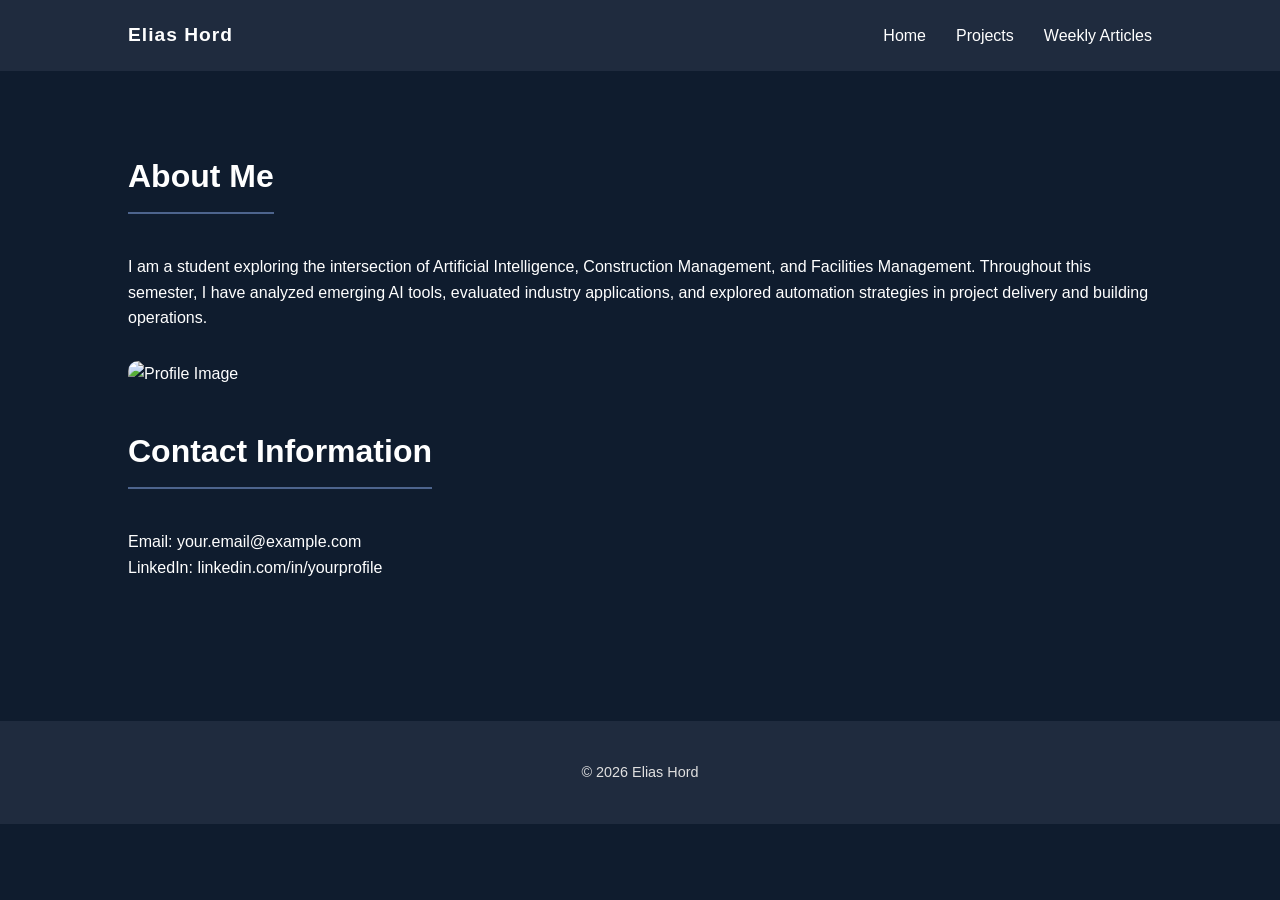
==== about.html @ 2bb2a14c "Create about.html" ====
<!DOCTYPE html>
<html lang="en">
<head>
<meta charset="UTF-8">
<meta name="viewport" content="width=device-width, initial-scale=1.0">
<title>About Me | Elias Hord</title>
<link rel="stylesheet" href="style.css">
</head>

<body>

<nav>
    <h1>Elias Hord</h1>
    <ul>
        <li><a href="index.html">Home</a></li>
        <li><a href="projects.html">Projects</a></li>
        <li><a href="articles.html">Weekly Articles</a></li>
    </ul>
</nav>

<section>
    <h3>About Me</h3>

    <p style="margin-bottom:30px;">
        I am a student exploring the intersection of Artificial Intelligence, 
        Construction Management, and Facilities Management. Throughout this semester,
        I have analyzed emerging AI tools, evaluated industry applications, and explored
        automation strategies in project delivery and building operations.
    </p>

    <!-- Image Placeholder -->
    <div style="margin-bottom:40px;">
        <img src="your-image.jpg" alt="Profile Image" 
             style="max-width:300px; border-radius:10px;">
    </div>

    <h3>Contact Information</h3>
    <p>Email: your.email@example.com</p>
    <p>LinkedIn: linkedin.com/in/yourprofile</p>
</section>

<footer>
    © 2026 Elias Hord
</footer>

</body>
</html>
---- style.css ----
/* ===============================
   COLOR PALETTE
================================= */
:root {
    --primary-100: #1F3A5F;
    --primary-200: #4D648D;
    --primary-300: #ACC2EF;

    --accent-100: #3D5A80;
    --accent-200: #CEE8FF;

    --text-100: #FFFFFF;
    --text-200: #E0E0E0;

    --bg-100: #0F1C2E;
    --bg-200: #1F2B3E;
    --bg-300: #374357;
}

/* ===============================
   GLOBAL STYLES
================================= */
* {
    margin: 0;
    padding: 0;
    box-sizing: border-box;
}

body {
    font-family: 'Segoe UI', Arial, sans-serif;
    background-color: var(--bg-100);
    color: var(--text-100);
    line-height: 1.6;
}

/* ===============================
   NAVIGATION
================================= */
nav {
    display: flex;
    justify-content: space-between;
    align-items: center;
    padding: 20px 10%;
    background-color: var(--bg-200);
    position: sticky;
    top: 0;
    z-index: 1000;
}

nav h1 {
    font-size: 1.2rem;
    letter-spacing: 1px;
}

nav ul {
    list-style: none;
    display: flex;
    gap: 30px;
}

nav a {
    text-decoration: none;
    color: var(--text-100);
    font-weight: 500;
    transition: 0.3s ease;
}

nav a:hover {
    color: var(--primary-300);
}

/* ===============================
   HERO SECTION
================================= */
.hero {
    padding: 100px 10%;
    background: linear-gradient(
        135deg,
        var(--primary-100),
        var(--bg-100)
    );
}

.hero h2 {
    font-size: 3rem;
    margin-bottom: 20px;
}

.hero p {
    max-width: 650px;
    color: var(--text-200);
}

/* ===============================
   SECTIONS
================================= */
section {
    padding: 80px 10%;
}

section h3 {
    font-size: 2rem;
    margin-bottom: 40px;
    border-bottom: 2px solid var(--primary-200);
    display: inline-block;
    padding-bottom: 10px;
}

/* ===============================
   GRID LAYOUT
================================= */
.grid {
    display: grid;
    grid-template-columns: repeat(auto-fit, minmax(280px, 1fr));
    gap: 30px;
}

/* ===============================
   CARDS
================================= */
.card {
    background-color: var(--bg-200);
    padding: 30px;
    border-radius: 10px;
    transition: 0.3s ease;
    border: 1px solid transparent;
}

.card:hover {
    background-color: var(--bg-300);
    transform: translateY(-6px);
    border-color: var(--primary-200);
}

.card h4 {
    margin-bottom: 10px;
    font-size: 1.2rem;
}

.card p {
    color: var(--text-200);
    margin-bottom: 20px;
    font-size: 0.95rem;
}

/* ===============================
   BUTTONS
================================= */
.button {
    display: inline-block;
    padding: 8px 18px;
    background-color: var(--primary-200);
    color: var(--text-100);
    text-decoration: none;
    border-radius: 5px;
    font-size: 0.9rem;
    font-weight: 500;
    transition: 0.3s ease;
}

.button:hover {
    background-color: var(--primary-300);
    color: var(--bg-100);
}

/* ===============================
   FOOTER
================================= */
footer {
    text-align: center;
    padding: 40px;
    background-color: var(--bg-200);
    color: var(--text-200);
    font-size: 0.9rem;
    margin-top: 60px;
}

/* ===============================
   RESPONSIVE
================================= */
@media (max-width: 768px) {
    .hero h2 {
        font-size: 2.2rem;
    }

    nav {
        flex-direction: column;
        gap: 15px;
    }

    nav ul {
        gap: 15px;
    }
}
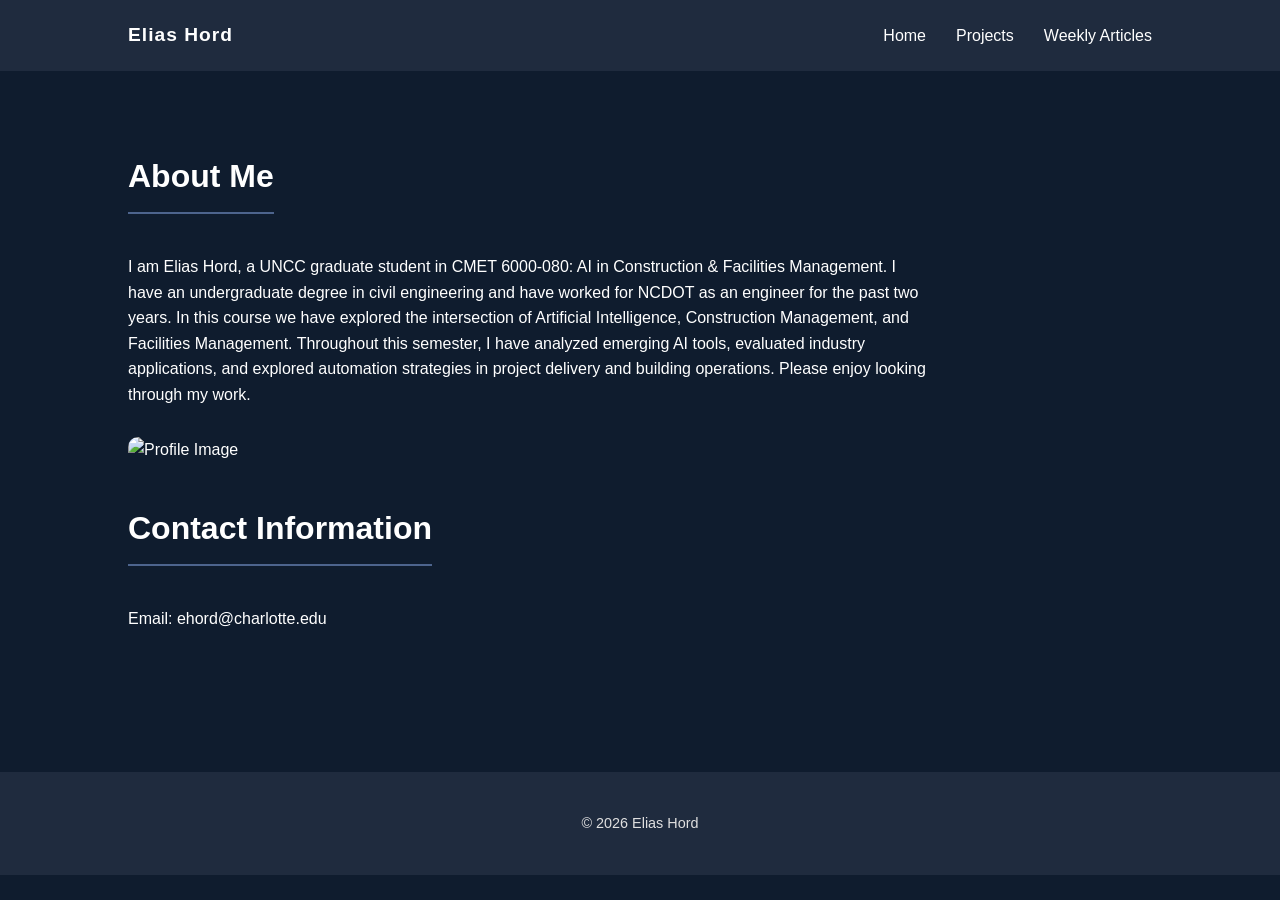
==== commit bd882751: "Update about.html" ====
--- a/about.html
+++ b/about.html
@@ -21,22 +21,24 @@
 <section>
     <h3>About Me</h3>
 
-    <p style="margin-bottom:30px;">
-        I am a student exploring the intersection of Artificial Intelligence, 
-        Construction Management, and Facilities Management. Throughout this semester,
-        I have analyzed emerging AI tools, evaluated industry applications, and explored
-        automation strategies in project delivery and building operations.
+    <p style="margin-bottom:30px; max-width:800px;">
+        I am Elias Hord, a UNCC graduate student in CMET 6000-080: AI in Construction & Facilities Management. 
+        I have an undergraduate degree in civil engineering and have worked for NCDOT as an engineer for the 
+        past two years. In this course we have explored the intersection of Artificial Intelligence, 
+        Construction Management, and Facilities Management. Throughout this semester, I have analyzed 
+        emerging AI tools, evaluated industry applications, and explored automation strategies in project 
+        delivery and building operations. Please enjoy looking through my work.
     </p>
 
-    <!-- Image Placeholder -->
+    <!-- Optional Profile Image -->
     <div style="margin-bottom:40px;">
-        <img src="your-image.jpg" alt="Profile Image" 
+        <img src="your-image.jpg" alt="Profile Image"
              style="max-width:300px; border-radius:10px;">
     </div>
 
     <h3>Contact Information</h3>
-    <p>Email: your.email@example.com</p>
-    <p>LinkedIn: linkedin.com/in/yourprofile</p>
+    <p>Email: ehord@charlotte.edu</p>
+
 </section>
 
 <footer>
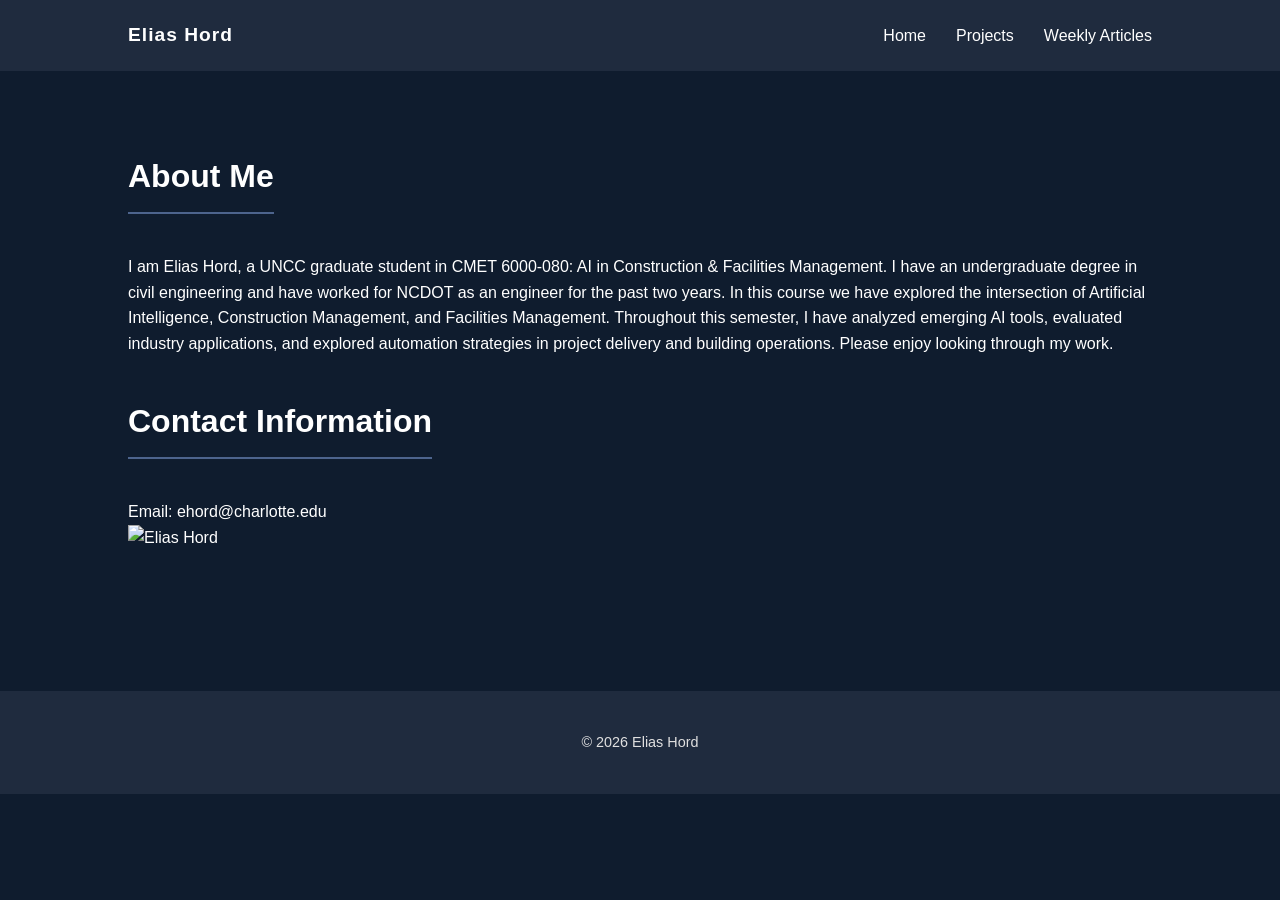
==== commit b27ec570: "Update about.html" ====
--- a/about.html
+++ b/about.html
@@ -18,26 +18,30 @@
     </ul>
 </nav>
 
-<section>
+<section class="about-container">
     <h3>About Me</h3>
 
-    <p style="margin-bottom:30px; max-width:800px;">
-        I am Elias Hord, a UNCC graduate student in CMET 6000-080: AI in Construction & Facilities Management. 
-        I have an undergraduate degree in civil engineering and have worked for NCDOT as an engineer for the 
-        past two years. In this course we have explored the intersection of Artificial Intelligence, 
-        Construction Management, and Facilities Management. Throughout this semester, I have analyzed 
-        emerging AI tools, evaluated industry applications, and explored automation strategies in project 
-        delivery and building operations. Please enjoy looking through my work.
-    </p>
+    <div class="about-content">
+        <div class="about-text">
+            <p>
+                I am Elias Hord, a UNCC graduate student in CMET 6000-080: 
+                AI in Construction & Facilities Management. I have an undergraduate 
+                degree in civil engineering and have worked for NCDOT as an engineer 
+                for the past two years. In this course we have explored the intersection 
+                of Artificial Intelligence, Construction Management, and Facilities 
+                Management. Throughout this semester, I have analyzed emerging AI tools, 
+                evaluated industry applications, and explored automation strategies in 
+                project delivery and building operations. Please enjoy looking through my work.
+            </p>
 
-    <!-- Optional Profile Image -->
-    <div style="margin-bottom:40px;">
-        <img src="your-image.jpg" alt="Profile Image"
-             style="max-width:300px; border-radius:10px;">
+            <h3 style="margin-top:40px;">Contact Information</h3>
+            <p>Email: ehord@charlotte.edu</p>
+        </div>
+
+        <div class="about-image">
+            <img src="profile.jpg" alt="Elias Hord">
+        </div>
     </div>
-
-    <h3>Contact Information</h3>
-    <p>Email: ehord@charlotte.edu</p>
 
 </section>
 
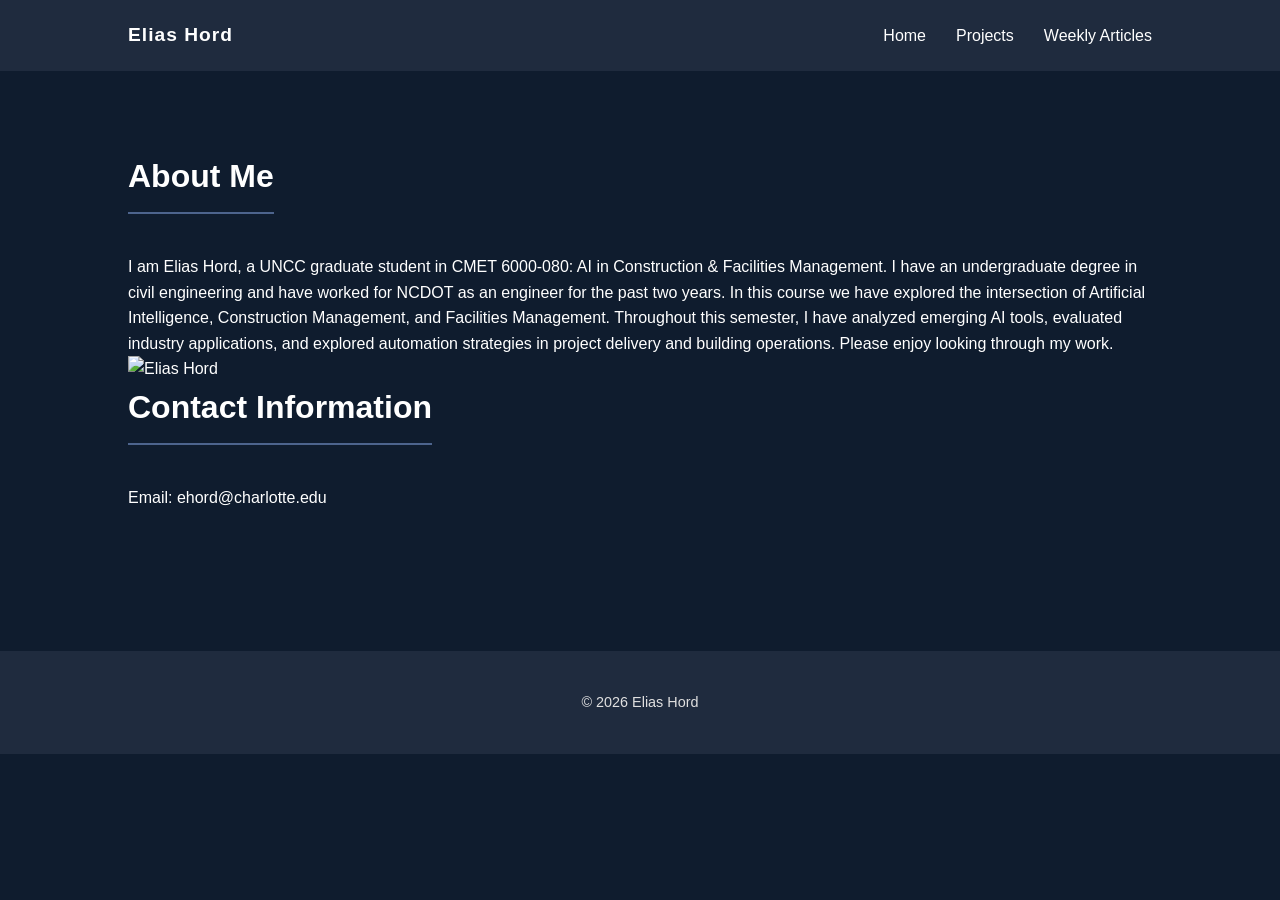
==== commit c267eb3a: "Update about.html" ====
--- a/about.html
+++ b/about.html
@@ -18,30 +18,26 @@
     </ul>
 </nav>
 
-<section class="about-container">
+<section class="about-page">
+
     <h3>About Me</h3>
 
-    <div class="about-content">
-        <div class="about-text">
-            <p>
-                I am Elias Hord, a UNCC graduate student in CMET 6000-080: 
-                AI in Construction & Facilities Management. I have an undergraduate 
-                degree in civil engineering and have worked for NCDOT as an engineer 
-                for the past two years. In this course we have explored the intersection 
-                of Artificial Intelligence, Construction Management, and Facilities 
-                Management. Throughout this semester, I have analyzed emerging AI tools, 
-                evaluated industry applications, and explored automation strategies in 
-                project delivery and building operations. Please enjoy looking through my work.
-            </p>
+    <p class="about-text">
+        I am Elias Hord, a UNCC graduate student in CMET 6000-080: AI in Construction & Facilities Management. 
+        I have an undergraduate degree in civil engineering and have worked for NCDOT as an engineer for the 
+        past two years. In this course we have explored the intersection of Artificial Intelligence, 
+        Construction Management, and Facilities Management. Throughout this semester, I have analyzed 
+        emerging AI tools, evaluated industry applications, and explored automation strategies in project 
+        delivery and building operations. Please enjoy looking through my work.
+    </p>
 
-            <h3 style="margin-top:40px;">Contact Information</h3>
-            <p>Email: ehord@charlotte.edu</p>
-        </div>
+    <!-- IMAGE NOW CORRECTLY PLACED -->
+    <div class="about-image">
+        <img src="profile.jpg" alt="Elias Hord">
+    </div>
 
-        <div class="about-image">
-            <img src="profile.jpg" alt="Elias Hord">
-        </div>
-    </div>
+    <h3>Contact Information</h3>
+    <p>Email: ehord@charlotte.edu</p>
 
 </section>
 
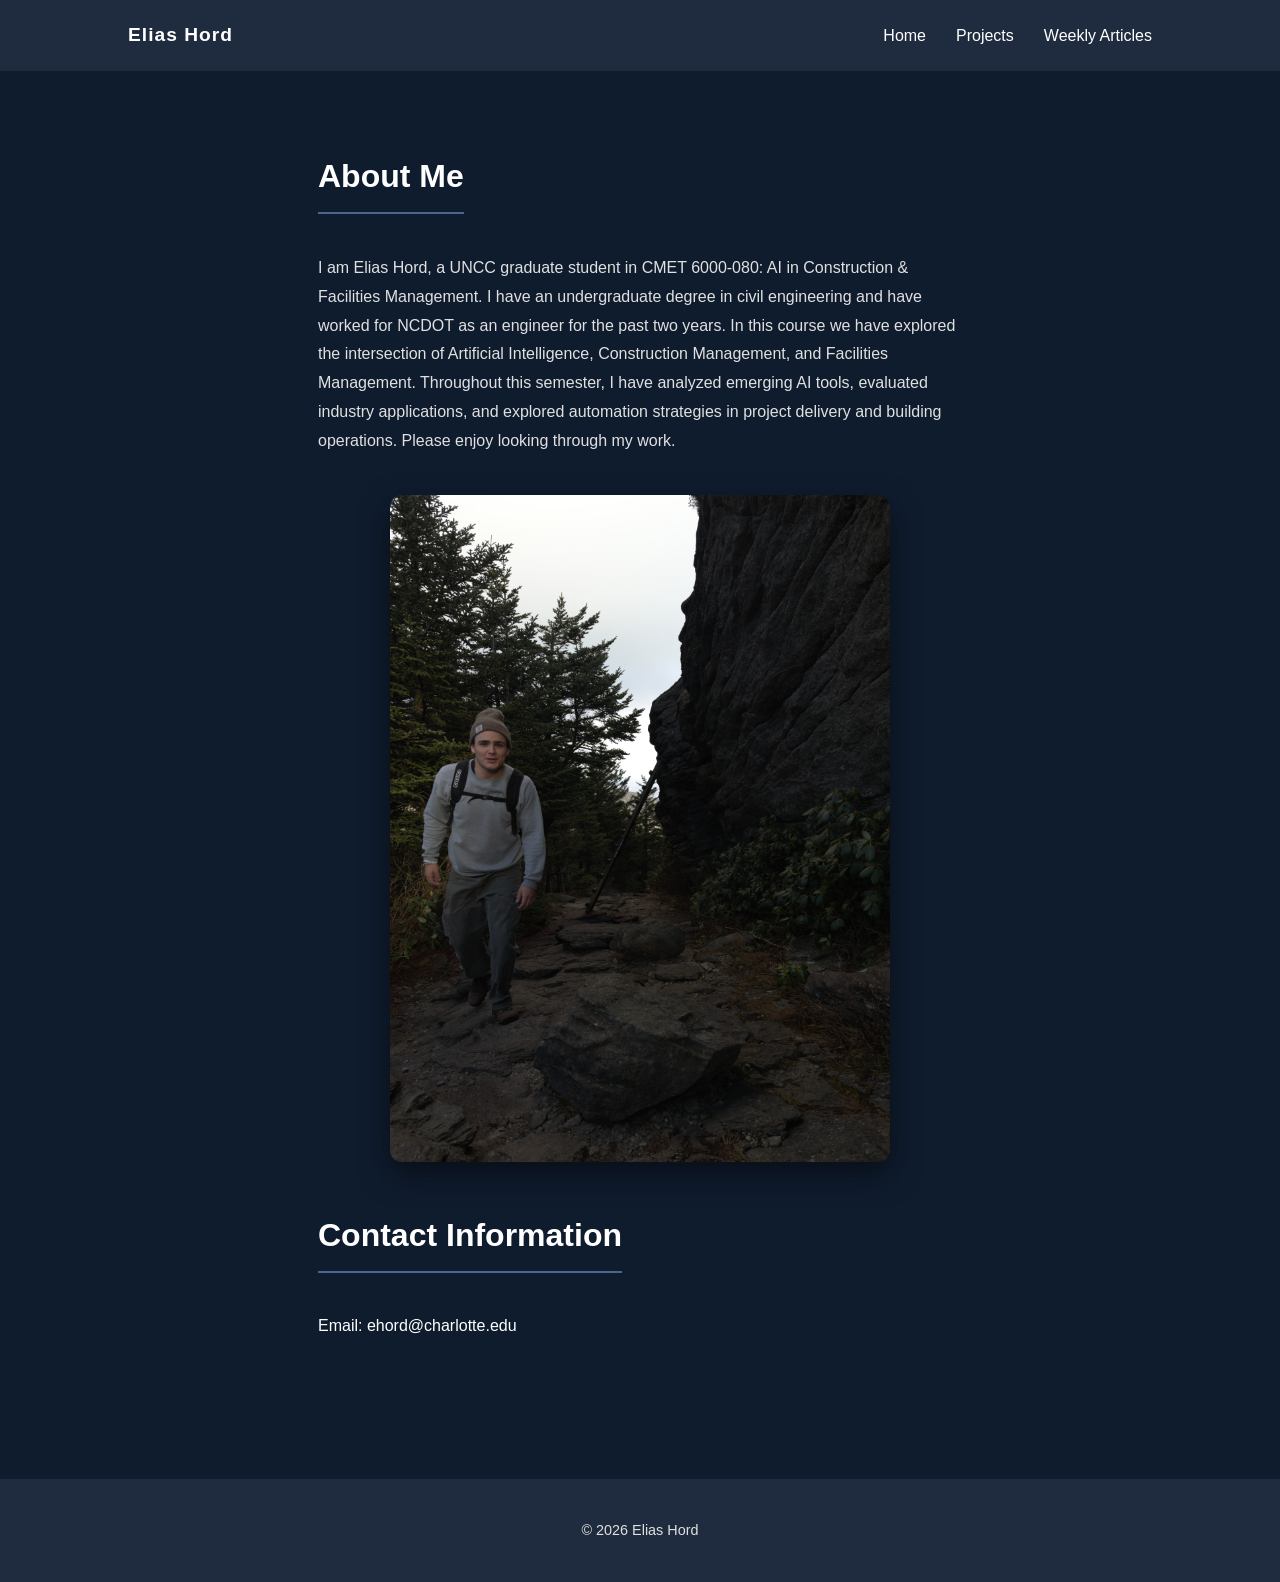
==== commit 5a6941a0: "Update about.html" ====
--- a/about.html
+++ b/about.html
@@ -33,7 +33,7 @@
 
     <!-- IMAGE NOW CORRECTLY PLACED -->
     <div class="about-image">
-        <img src="profile.jpg" alt="Elias Hord">
+        <img src="IMG_5176.jpg" alt="Elias Hord">
     </div>
 
     <h3>Contact Information</h3>
--- a/style.css
+++ b/style.css
@@ -192,3 +192,29 @@
         gap: 15px;
     }
 }
+/* ===============================
+   ABOUT PAGE (VERTICAL LAYOUT)
+================================= */
+
+.about-page {
+    max-width: 900px;
+    margin: 0 auto;
+}
+
+.about-text {
+    margin-bottom: 40px;
+    color: var(--text-200);
+    line-height: 1.8;
+}
+
+.about-image {
+    margin: 40px 0;
+    text-align: center;
+}
+
+.about-image img {
+    width: 100%;
+    max-width: 500px;
+    border-radius: 12px;
+    box-shadow: 0 12px 30px rgba(0, 0, 0, 0.5);
+}
